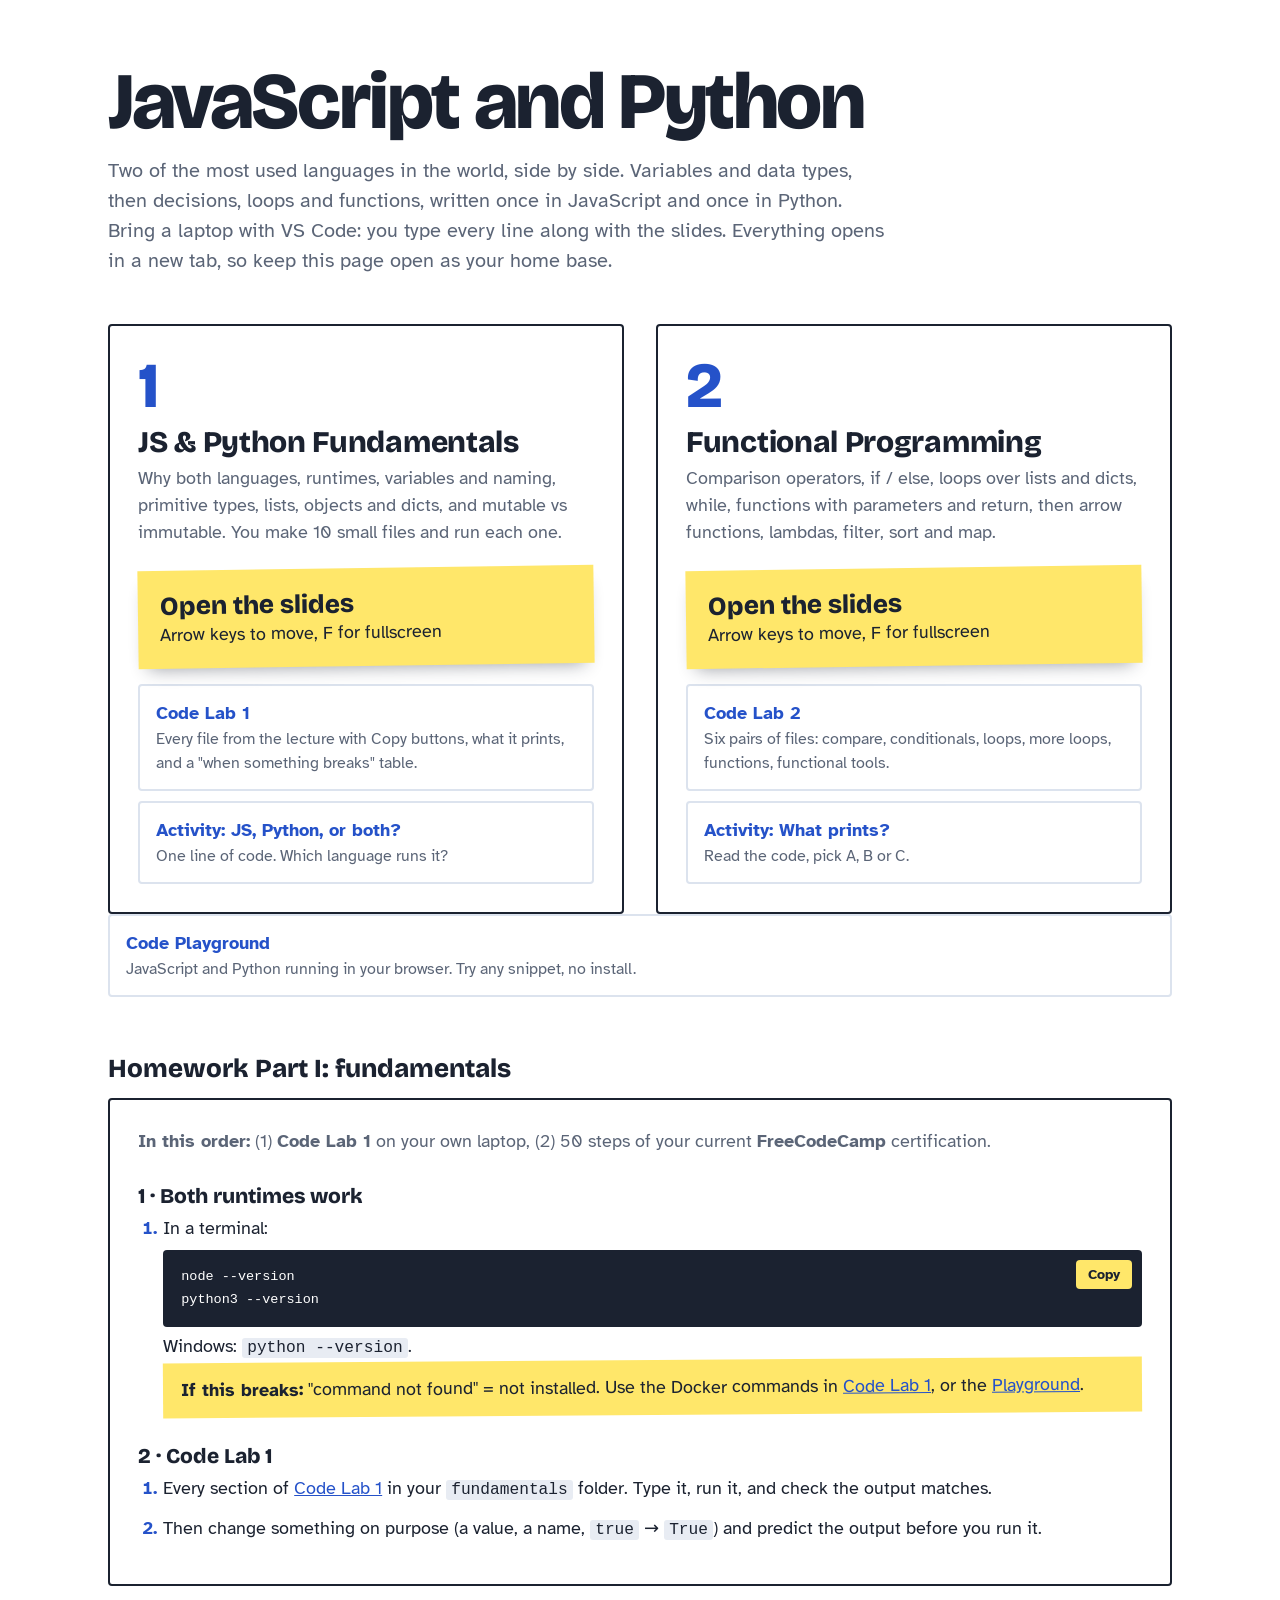
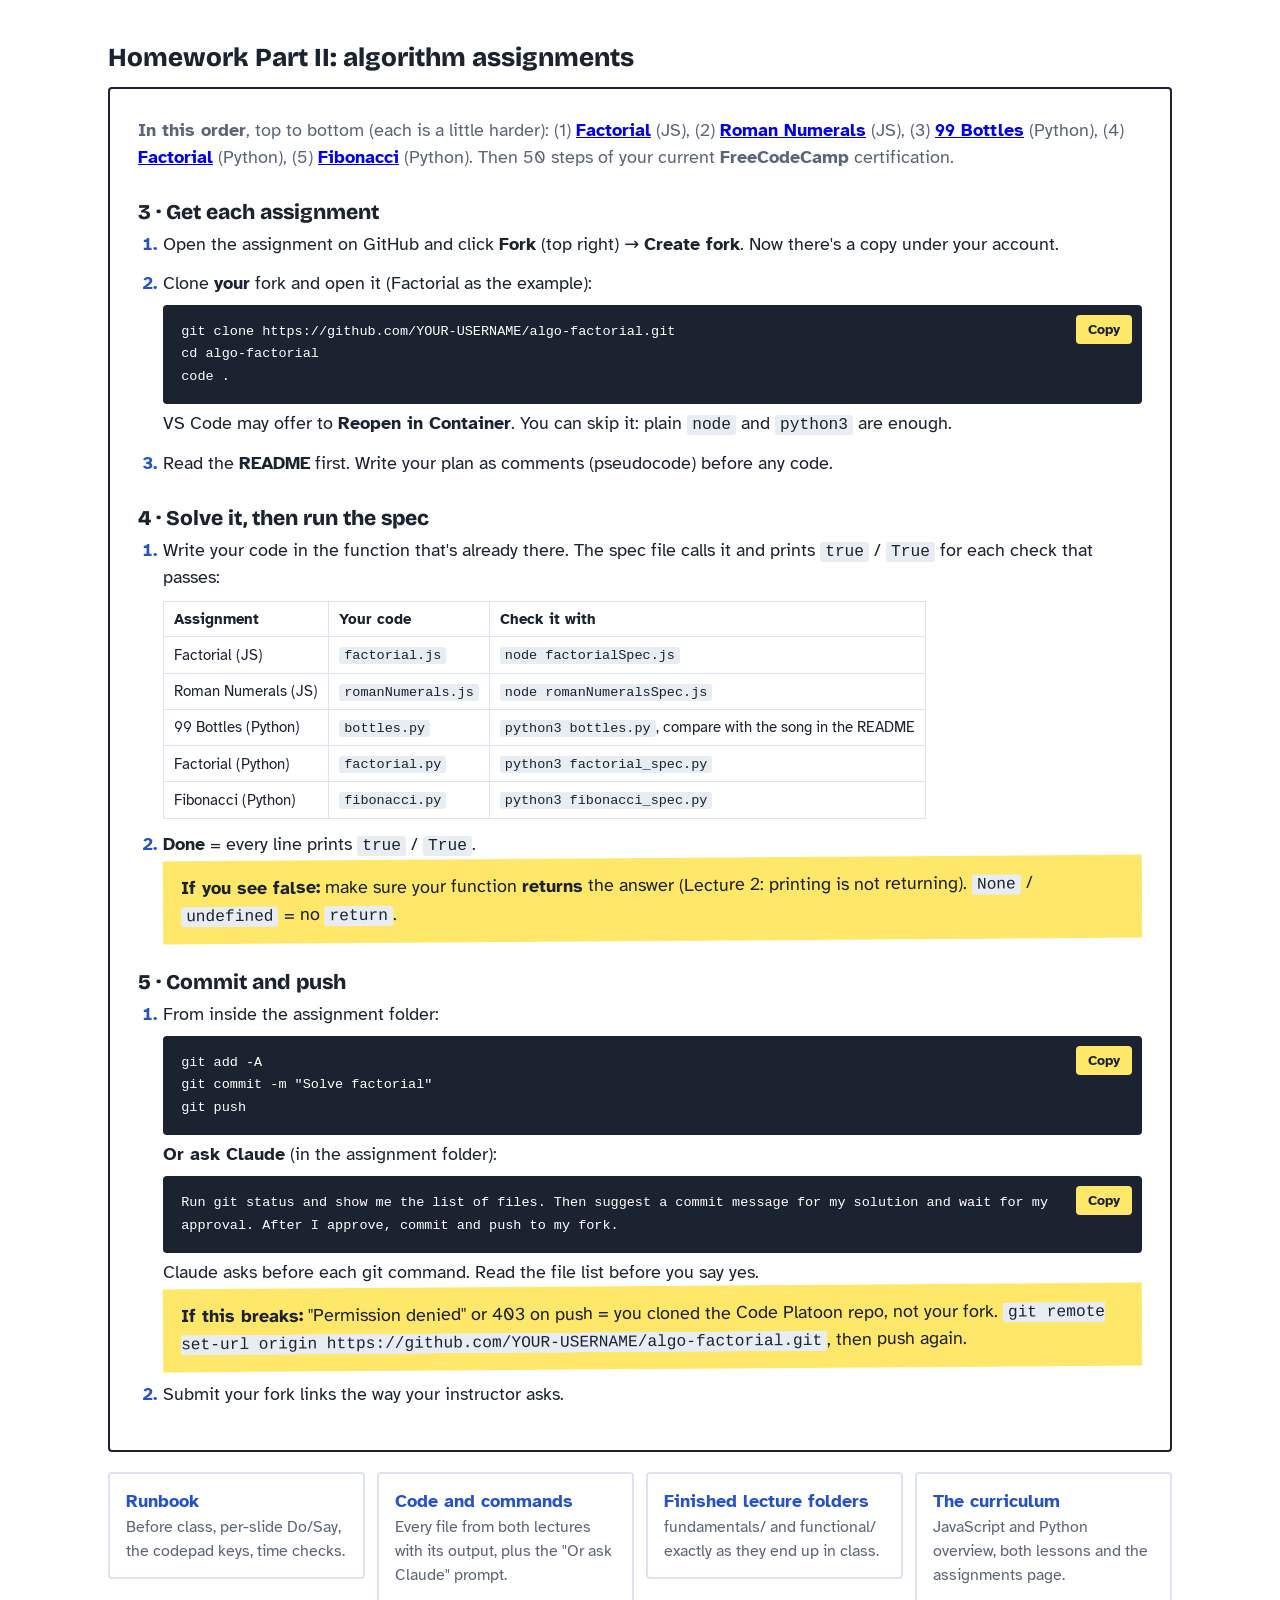
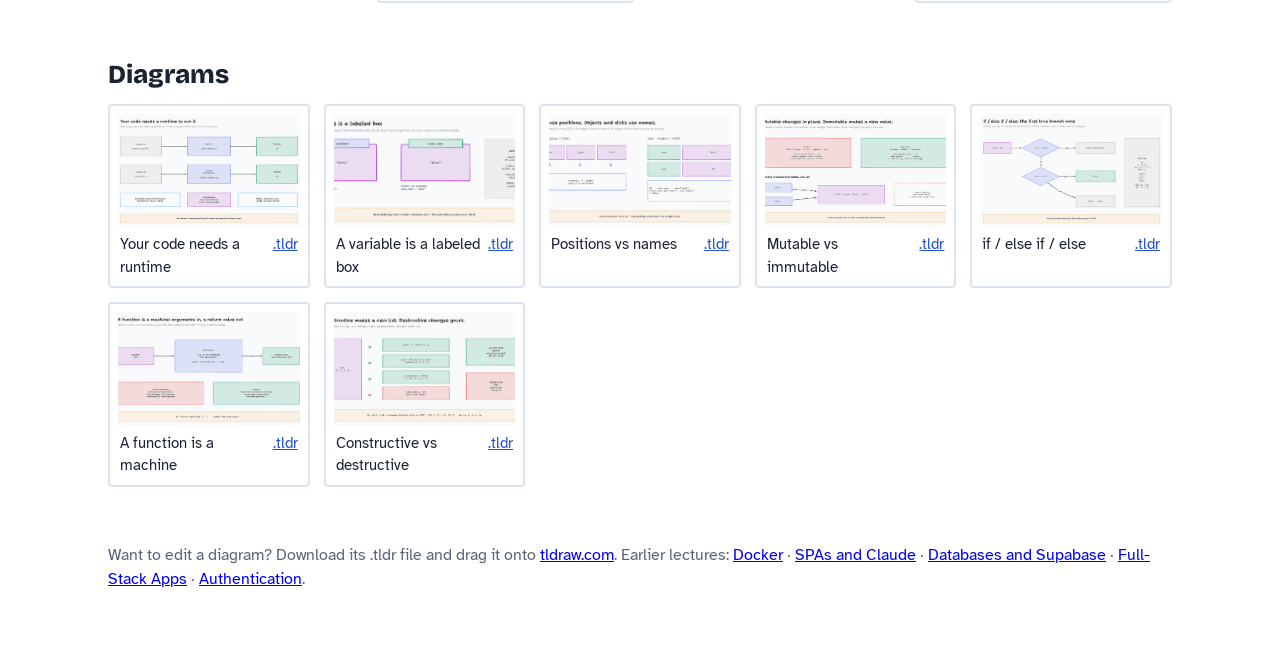
==== index.html @ 45859a85 "Lecture site: JavaScript and Python (fundamentals + functional programming) Co-Authored-By: Claude O" ====
<!doctype html>
<html lang="en">
<head>
<meta charset="utf-8">
<meta name="viewport" content="width=device-width, initial-scale=1">
<title>JavaScript and Python</title>
<link href="https://fonts.googleapis.com/css2?family=Atkinson+Hyperlegible:wght@400;700&family=Bricolage+Grotesque:opsz,wght@12..96,700;12..96,800&display=swap" rel="stylesheet">
<style>
  :root { --paper:#f4f6f9; --grid:#dce3ee; --ink:#1b2230; --muted:#5b6577; --blue:#2552c9; --green:#13795b; --sticky:#ffe76a; }
  * { box-sizing: border-box; }
  body { margin: 0; font-family: 'Atkinson Hyperlegible', system-ui, sans-serif; color: var(--ink); font-size: 18px; line-height: 1.5;
    background: var(--paper) linear-gradient(var(--grid) 1px, transparent 1px) -1px -1px / 40px 40px,
                linear-gradient(90deg, var(--grid) 1px, transparent 1px) -1px -1px / 40px 40px; }
  main { max-width: 1120px; margin: 0 auto; padding: 64px 28px 80px; }
  h1 { font: 800 clamp(44px, 7vw, 80px)/0.95 'Bricolage Grotesque', sans-serif; letter-spacing: -0.03em; margin: 0 0 16px; }
  .lede { max-width: 60ch; color: var(--muted); font-size: 20px; margin: 0 0 48px; }
  .lectures { display: grid; grid-template-columns: repeat(auto-fit, minmax(320px, 1fr)); gap: 32px; }
  section { background: #fff; border: 2px solid var(--ink); border-radius: 4px; padding: 28px; }
  .num { font: 800 64px/1 'Bricolage Grotesque', sans-serif; color: var(--blue); }
  h2 { font: 800 30px/1.1 'Bricolage Grotesque', sans-serif; margin: 8px 0 6px; letter-spacing: -0.01em; }
  section > p { margin: 0 0 22px; color: var(--muted); }
  a.slides { display: block; background: var(--sticky); color: var(--ink); text-decoration: none; padding: 20px 22px; margin-bottom: 18px;
    transform: rotate(-0.8deg); box-shadow: 0 10px 18px -10px rgb(27 34 48 / 0.45); transition: transform .15s; }
  a.slides:hover, a.slides:focus-visible { transform: rotate(0deg) translateY(-2px); }
  a.slides b { display: block; font: 800 26px 'Bricolage Grotesque', sans-serif; }
  ol { list-style: none; margin: 0; padding: 0; display: grid; gap: 10px; }
  ol a { display: block; padding: 14px 16px; border: 2px solid var(--grid); border-radius: 4px; color: var(--ink); text-decoration: none; }
  ol a:hover, ol a:focus-visible { border-color: var(--blue); }
  ol a b { color: var(--blue); }
  ol a span { display: block; color: var(--muted); font-size: 16px; }
  h3 { font: 800 26px 'Bricolage Grotesque', sans-serif; margin: 56px 0 14px; }
  .kit { display: grid; grid-template-columns: repeat(auto-fit, minmax(240px, 1fr)); gap: 12px; }
  .kit a { background: #fff; }
  .gallery { display: grid; grid-template-columns: repeat(auto-fill, minmax(200px, 1fr)); gap: 14px; }
  .gallery figure { margin: 0; background: #fff; border: 2px solid var(--grid); border-radius: 4px; padding: 8px; }
  .gallery img { width: 100%; aspect-ratio: 16/10; object-fit: cover; object-position: top; display: block; }
  .gallery figcaption { font-size: 15px; padding: 6px 2px 0; display: flex; justify-content: space-between; gap: 8px; }
  .gallery figcaption a { color: var(--blue); }
  .install { margin-bottom: 20px; }
  .install h4 { font: 800 21px 'Bricolage Grotesque', sans-serif; margin: 28px 0 6px; }
  .install h4:first-child { margin-top: 0; }
  .install .steps { display: block; list-style: decimal; padding-left: 1.4em; margin: 0 0 14px; }
  .install .steps li::marker { font-weight: 700; color: var(--blue); } .install .steps li { margin-bottom: 12px; }
  .os { display: grid; grid-template-columns: 1fr 1fr; gap: 0 28px; }
  .os h5 { font: 700 17px 'Bricolage Grotesque', sans-serif; margin: 6px 0 4px; }
  @media (max-width: 760px) { .os { grid-template-columns: 1fr; } }
  .install code { font-size: 0.9em; background: #e8ecf3; padding: 1px 5px; border-radius: 3px; }
  .cmdwrap { position: relative; margin: 8px 0 6px; }
  pre.cmd { background: var(--ink); color: #fff; padding: 16px 18px; padding-right: 90px; border-radius: 4px; overflow-x: auto; margin: 0; font-size: 15px; }
  pre.cmd code { background: none; padding: 0; }
  .copy { position: absolute; top: 10px; right: 10px; font: 700 14px 'Atkinson Hyperlegible'; padding: 6px 12px; border-radius: 4px; border: 0; background: var(--sticky); color: var(--ink); cursor: pointer; }
  .fail { margin: 0 0 8px; padding: 14px 18px; background: var(--sticky); transform: rotate(-0.4deg); }
  .install .steps a, details a { display: inline; padding: 0; border: 0; color: var(--blue); text-decoration: underline; }
  details { margin: 6px 0 14px; }
  summary { cursor: pointer; font-weight: 700; color: var(--blue); }
  footer { margin-top: 56px; color: var(--muted); font-size: 16px; }
  a:focus-visible, summary:focus-visible { outline: 3px solid var(--blue); outline-offset: 2px; }
  @media (prefers-reduced-motion: reduce) { a.slides { transition: none; } }
  .install table { border-collapse: collapse; background: #fff; margin: 10px 0; font-size: 15px; display: block; overflow-x: auto; max-width: 100%; }
  .install th, .install td { border: 1px solid var(--grid); padding: 6px 10px; text-align: left; }
</style>
</head>
<body>
<main>
  <h1>JavaScript and Python</h1>
  <p class="lede">Two of the most used languages in the world, side by side. Variables and data types, then decisions, loops and functions, written once in JavaScript and once in Python. Bring a laptop with VS Code: you type every line along with the slides. Everything opens in a new tab, so keep this page open as your home base.</p>

  <div class="lectures">
    <section>
      <div class="num">1</div>
      <h2>JS &amp; Python Fundamentals</h2>
      <p>Why both languages, runtimes, variables and naming, primitive types, lists, objects and dicts, and mutable vs immutable. You make 10 small files and run each one.</p>
      <a class="slides" href="lecture-1-js-python-fundamentals/slides.html" target="_blank" rel="noopener"><b>Open the slides</b>Arrow keys to move, F for fullscreen</a>
      <ol>
        <li><a href="lecture-1-js-python-fundamentals/code-lab/" target="_blank" rel="noopener"><b>Code Lab 1</b><span>Every file from the lecture with Copy buttons, what it prints, and a "when something breaks" table.</span></a></li>
        <li><a href="lecture-1-js-python-fundamentals/activity-js-or-python/" target="_blank" rel="noopener"><b>Activity: JS, Python, or both?</b><span>One line of code. Which language runs it?</span></a></li>
      </ol>
    </section>
    <section>
      <div class="num">2</div>
      <h2>Functional Programming</h2>
      <p>Comparison operators, if / else, loops over lists and dicts, while, functions with parameters and return, then arrow functions, lambdas, filter, sort and map.</p>
      <a class="slides" href="lecture-2-functional-programming/slides.html" target="_blank" rel="noopener"><b>Open the slides</b>Arrow keys to move, F for fullscreen</a>
      <ol>
        <li><a href="lecture-2-functional-programming/code-lab/" target="_blank" rel="noopener"><b>Code Lab 2</b><span>Six pairs of files: compare, conditionals, loops, more loops, functions, functional tools.</span></a></li>
        <li><a href="lecture-2-functional-programming/activity-what-prints/" target="_blank" rel="noopener"><b>Activity: What prints?</b><span>Read the code, pick A, B or C.</span></a></li>
      </ol>
    </section>
  </div>

  <ol class="kit" style="margin-top:0">
    <li><a href="playground/" target="_blank" rel="noopener"><b>Code Playground</b><span>JavaScript and Python running in your browser. Try any snippet, no install.</span></a></li>
  </ol>

  <h3 id="homework">Homework Part I: fundamentals</h3>
  <section class="install">
    <p><b>In this order:</b> (1) <b>Code Lab 1</b> on your own laptop, (2) 50 steps of your current <b>FreeCodeCamp</b> certification.</p>

    <h4>1 · Both runtimes work</h4>
    <ol class="steps">
      <li>In a terminal:
        <div class="cmdwrap"><pre class="cmd"><code>node --version
python3 --version</code></pre><button type="button" class="copy">Copy</button></div>
        Windows: <code>python --version</code>.
        <p class="fail"><b>If this breaks:</b> "command not found" = not installed. Use the Docker commands in <a href="lecture-1-js-python-fundamentals/code-lab/#nodocker" target="_blank" rel="noopener">Code Lab 1</a>, or the <a href="playground/" target="_blank" rel="noopener">Playground</a>.</p></li>
    </ol>

    <h4>2 · Code Lab 1</h4>
    <ol class="steps">
      <li>Every section of <a href="lecture-1-js-python-fundamentals/code-lab/" target="_blank" rel="noopener">Code Lab 1</a> in your <code>fundamentals</code> folder. Type it, run it, and check the output matches.</li>
      <li>Then change something on purpose (a value, a name, <code>true</code> → <code>True</code>) and predict the output before you run it.</li>
    </ol>
  </section>

  <h3>Homework Part II: algorithm assignments</h3>
  <section class="install">
    <p><b>In this order</b>, top to bottom (each is a little harder): (1) <a href="https://github.com/Code-Platoon-Assignments/algo-factorial" target="_blank" rel="noopener"><b>Factorial</b></a> (JS), (2) <a href="https://github.com/Code-Platoon-Assignments/algo-roman-numerals" target="_blank" rel="noopener"><b>Roman Numerals</b></a> (JS), (3) <a href="https://github.com/Code-Platoon-Assignments/algo-99-bottles-py" target="_blank" rel="noopener"><b>99 Bottles</b></a> (Python), (4) <a href="https://github.com/Code-Platoon-Assignments/algo-factorial-py" target="_blank" rel="noopener"><b>Factorial</b></a> (Python), (5) <a href="https://github.com/Code-Platoon-Assignments/algo-fibonacci-py" target="_blank" rel="noopener"><b>Fibonacci</b></a> (Python). Then 50 steps of your current <b>FreeCodeCamp</b> certification.</p>

    <h4>3 · Get each assignment</h4>
    <ol class="steps">
      <li>Open the assignment on GitHub and click <b>Fork</b> (top right) → <b>Create fork</b>. Now there's a copy under your account.</li>
      <li>Clone <b>your</b> fork and open it (Factorial as the example):
        <div class="cmdwrap"><pre class="cmd"><code>git clone https://github.com/YOUR-USERNAME/algo-factorial.git
cd algo-factorial
code .</code></pre><button type="button" class="copy">Copy</button></div>
        VS Code may offer to <b>Reopen in Container</b>. You can skip it: plain <code>node</code> and <code>python3</code> are enough.</li>
      <li>Read the <b>README</b> first. Write your plan as comments (pseudocode) before any code.</li>
    </ol>

    <h4>4 · Solve it, then run the spec</h4>
    <ol class="steps">
      <li>Write your code in the function that's already there. The spec file calls it and prints <code>true</code> / <code>True</code> for each check that passes:
        <table>
          <tr><th>Assignment</th><th>Your code</th><th>Check it with</th></tr>
          <tr><td>Factorial (JS)</td><td><code>factorial.js</code></td><td><code>node factorialSpec.js</code></td></tr>
          <tr><td>Roman Numerals (JS)</td><td><code>romanNumerals.js</code></td><td><code>node romanNumeralsSpec.js</code></td></tr>
          <tr><td>99 Bottles (Python)</td><td><code>bottles.py</code></td><td><code>python3 bottles.py</code>, compare with the song in the README</td></tr>
          <tr><td>Factorial (Python)</td><td><code>factorial.py</code></td><td><code>python3 factorial_spec.py</code></td></tr>
          <tr><td>Fibonacci (Python)</td><td><code>fibonacci.py</code></td><td><code>python3 fibonacci_spec.py</code></td></tr>
        </table></li>
      <li><b>Done</b> = every line prints <code>true</code> / <code>True</code>.
        <p class="fail"><b>If you see false:</b> make sure your function <b>returns</b> the answer (Lecture 2: printing is not returning). <code>None</code> / <code>undefined</code> = no <code>return</code>.</p></li>
    </ol>

    <h4>5 · Commit and push</h4>
    <ol class="steps">
      <li>From inside the assignment folder:
        <div class="cmdwrap"><pre class="cmd"><code>git add -A
git commit -m "Solve factorial"
git push</code></pre><button type="button" class="copy">Copy</button></div>
        <b>Or ask Claude</b> (in the assignment folder):
        <div class="cmdwrap"><pre class="cmd" style="white-space:pre-wrap"><code>Run git status and show me the list of files. Then suggest a commit message for my solution and wait for my approval. After I approve, commit and push to my fork.</code></pre><button type="button" class="copy">Copy</button></div>
        Claude asks before each git command. Read the file list before you say yes.
        <p class="fail"><b>If this breaks:</b> "Permission denied" or 403 on push = you cloned the Code Platoon repo, not your fork. <code>git remote set-url origin https://github.com/YOUR-USERNAME/algo-factorial.git</code>, then push again.</p></li>
      <li>Submit your fork links the way your instructor asks.</li>
    </ol>
  </section>

  <ol class="kit">
    <li><a href="https://github.com/kabeier/intro-js-py/blob/main/demo-kit/RUNBOOK.md" target="_blank" rel="noopener"><b>Runbook</b><span>Before class, per-slide Do/Say, the codepad keys, time checks.</span></a></li>
    <li><a href="https://github.com/kabeier/intro-js-py/blob/main/demo-kit/prompts.md" target="_blank" rel="noopener"><b>Code and commands</b><span>Every file from both lectures with its output, plus the "Or ask Claude" prompt.</span></a></li>
    <li><a href="https://github.com/kabeier/intro-js-py/tree/main/demo-kit" target="_blank" rel="noopener"><b>Finished lecture folders</b><span>fundamentals/ and functional/ exactly as they end up in class.</span></a></li>
    <li><a href="https://codeplatoon.github.io/se-curriculum/phase-I/01-Fundamentals/3-js-python/" target="_blank" rel="noopener"><b>The curriculum</b><span>JavaScript and Python overview, both lessons and the assignments page.</span></a></li>
  </ol>

  <h3>Diagrams</h3>
  <div class="gallery" id="gallery"></div>

  <footer>Want to edit a diagram? Download its .tldr file and drag it onto <a href="https://www.tldraw.com" target="_blank" rel="noopener">tldraw.com</a>. Earlier lectures: <a href="https://kabeier.github.io/intro-docker/" target="_blank" rel="noopener">Docker</a> · <a href="https://kabeier.github.io/SPAs-and-Claude/" target="_blank" rel="noopener">SPAs and Claude</a> · <a href="https://kabeier.github.io/Databases-and-Supabase/" target="_blank" rel="noopener">Databases and Supabase</a> · <a href="https://kabeier.github.io/Claude-and-full-stack-apps/" target="_blank" rel="noopener">Full-Stack Apps</a> · <a href="https://kabeier.github.io/Claude-and-auth/" target="_blank" rel="noopener">Authentication</a>.</footer>
</main>
<script>
  document.querySelectorAll('.copy').forEach((b) => b.onclick = async () => {
    await navigator.clipboard.writeText(b.previousElementSibling.innerText.trim()); b.textContent = 'Copied'; setTimeout(() => (b.textContent = 'Copy'), 1500)
  })
  const DIAGRAMS = [
    ['JP1-01-runtimes', 'Your code needs a runtime'], ['JP1-02-labeled-box', 'A variable is a labeled box'],
    ['JP1-03-index-vs-key', 'Positions vs names'], ['JP1-04-mutable', 'Mutable vs immutable'],
    ['JP2-01-if-flow', 'if / else if / else'], ['JP2-02-function-machine', 'A function is a machine'],
    ['JP2-03-new-or-changed', 'Constructive vs destructive'],
  ]
  document.getElementById('gallery').innerHTML = DIAGRAMS.map(([f, t]) => `
    <figure><a href="diagrams/${f}.png" target="_blank" rel="noopener"><img src="diagrams/${f}.png" alt="${t}" loading="lazy"></a>
    <figcaption>${t}<a href="diagrams/${f}.tldr" download>.tldr</a></figcaption></figure>`).join('')
</script>
</body>
</html>
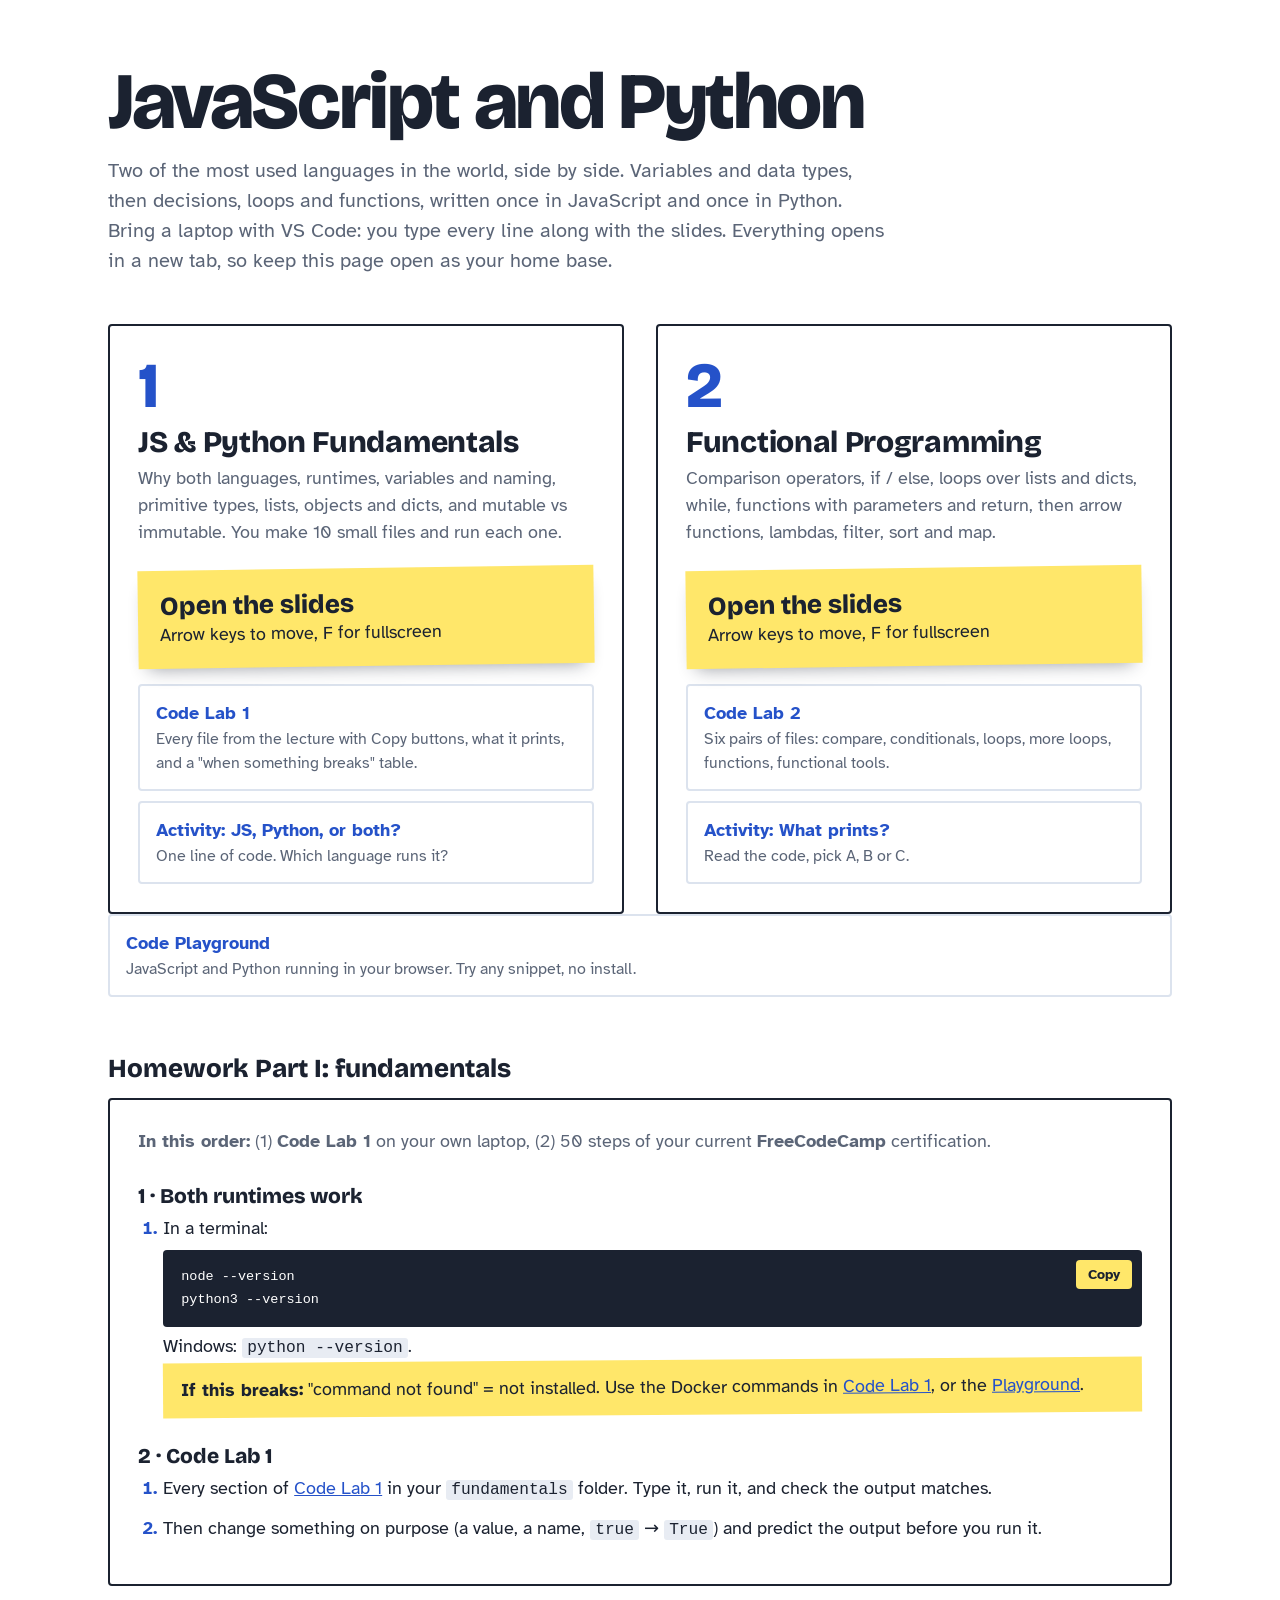
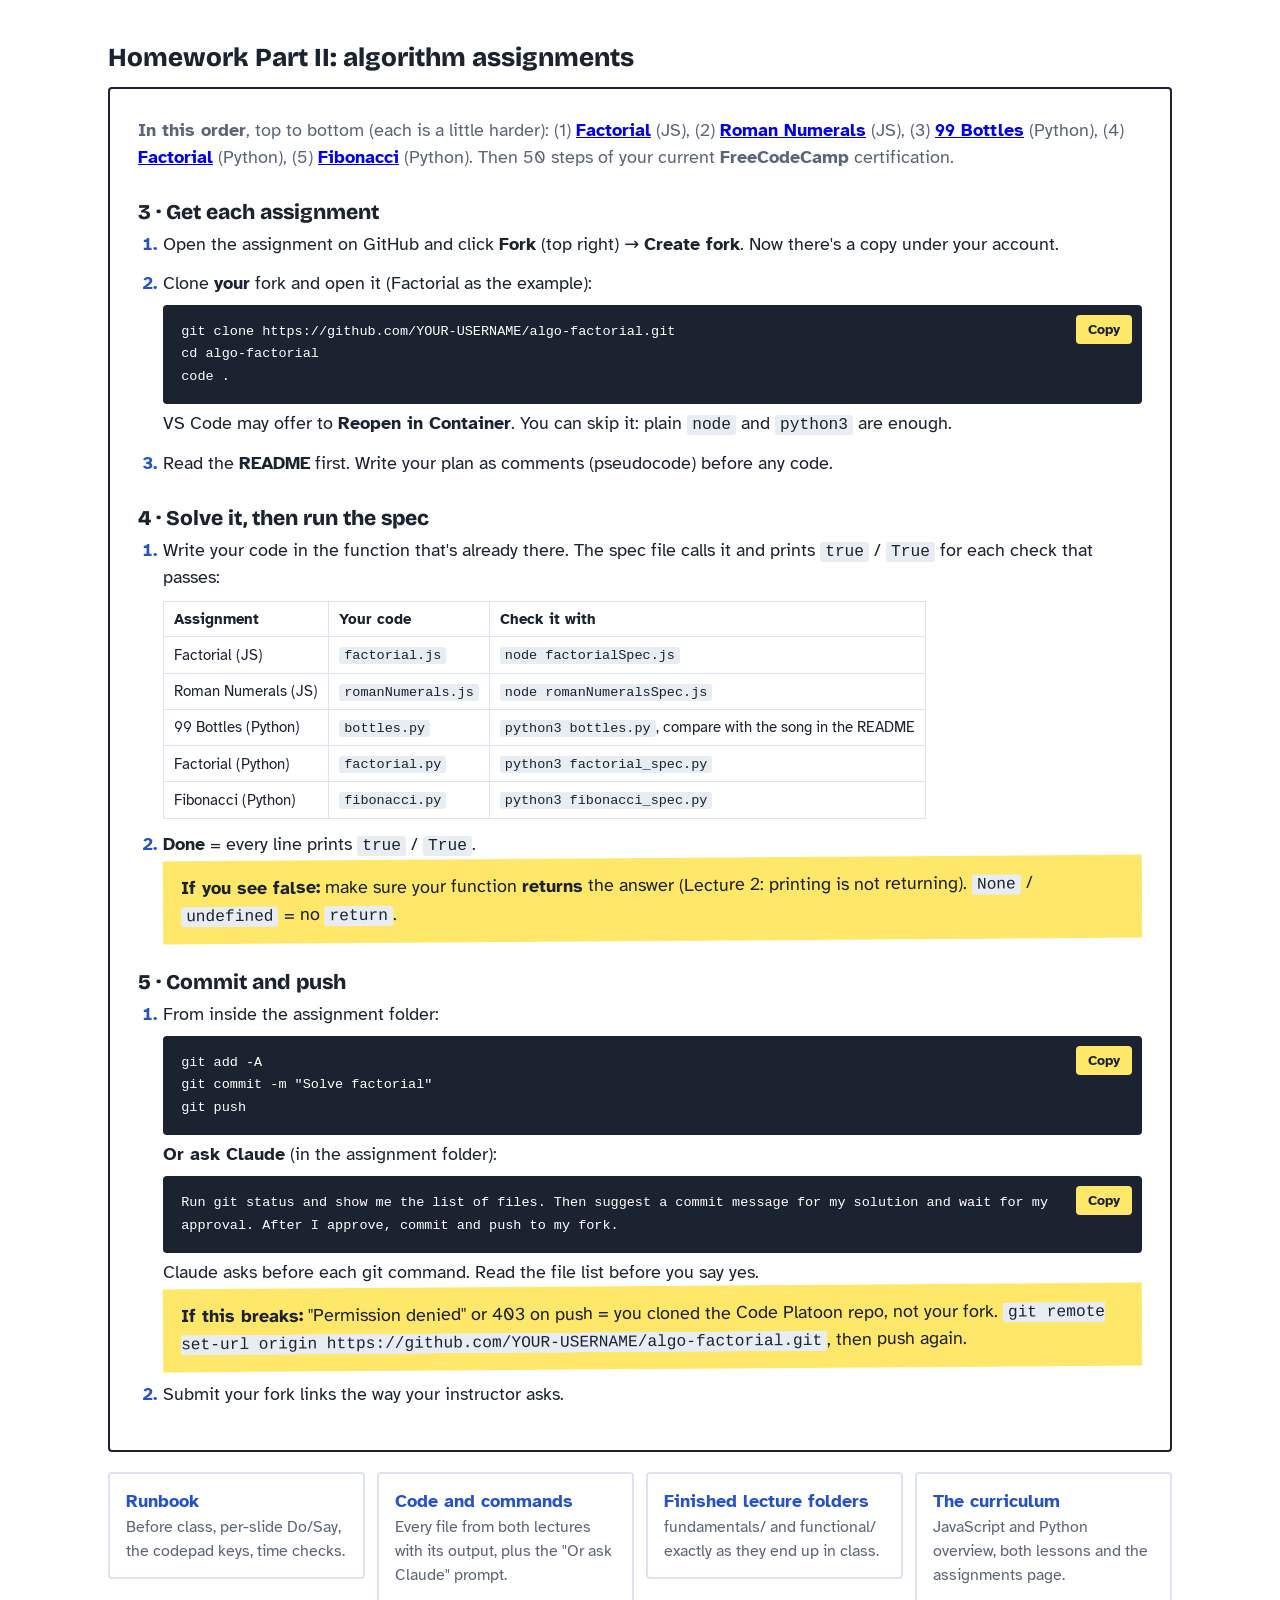
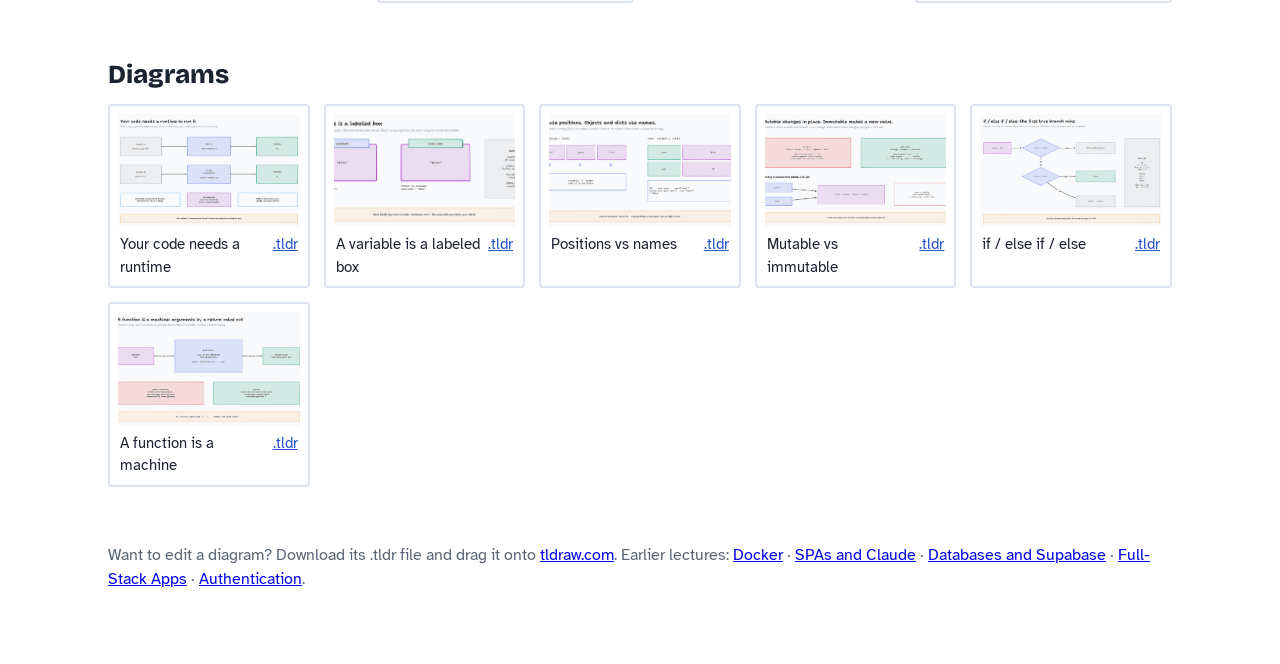
==== commit aaab079a: "Lecture 2 slide 13: JS vs Python side-by-side table for constructive vs destructive Co-Authored-By: " ====
--- a/index.html
+++ b/index.html
@@ -176,7 +176,6 @@
     ['JP1-01-runtimes', 'Your code needs a runtime'], ['JP1-02-labeled-box', 'A variable is a labeled box'],
     ['JP1-03-index-vs-key', 'Positions vs names'], ['JP1-04-mutable', 'Mutable vs immutable'],
     ['JP2-01-if-flow', 'if / else if / else'], ['JP2-02-function-machine', 'A function is a machine'],
-    ['JP2-03-new-or-changed', 'Constructive vs destructive'],
   ]
   document.getElementById('gallery').innerHTML = DIAGRAMS.map(([f, t]) => `
     <figure><a href="diagrams/${f}.png" target="_blank" rel="noopener"><img src="diagrams/${f}.png" alt="${t}" loading="lazy"></a>
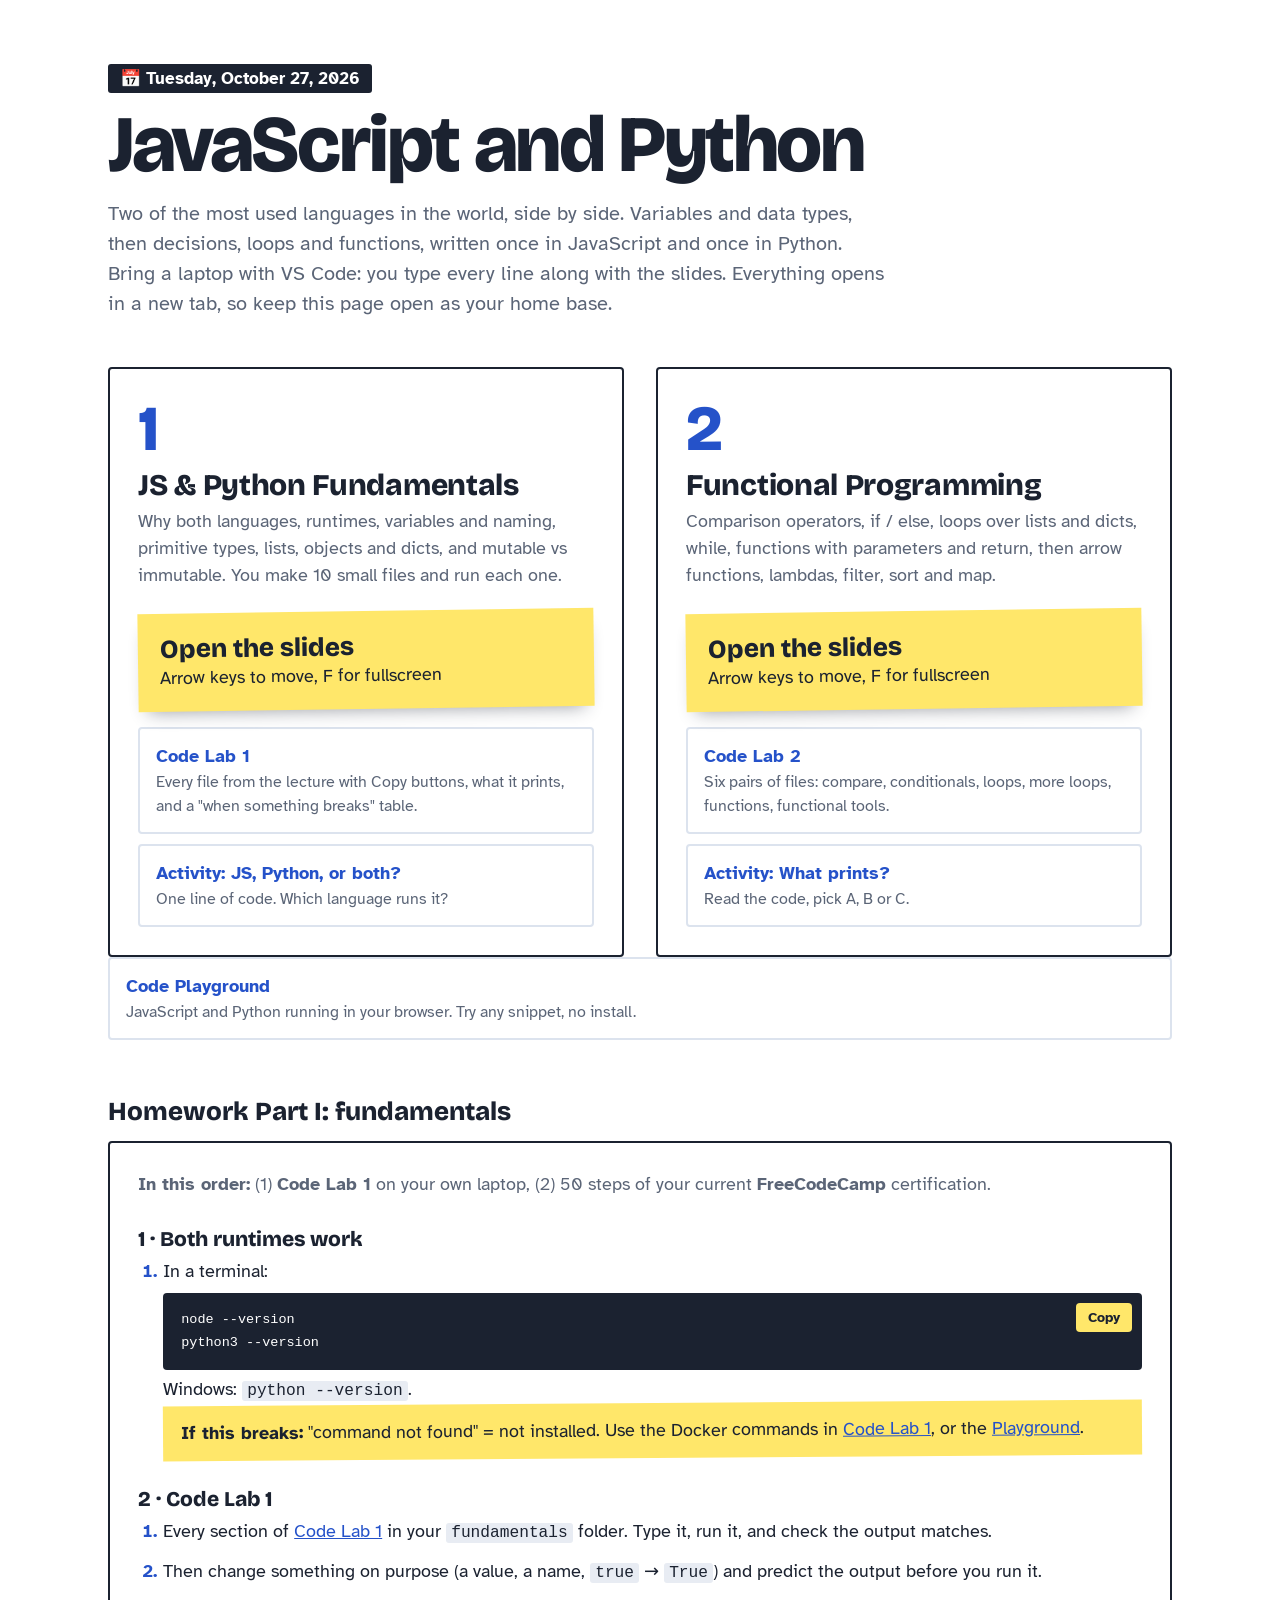
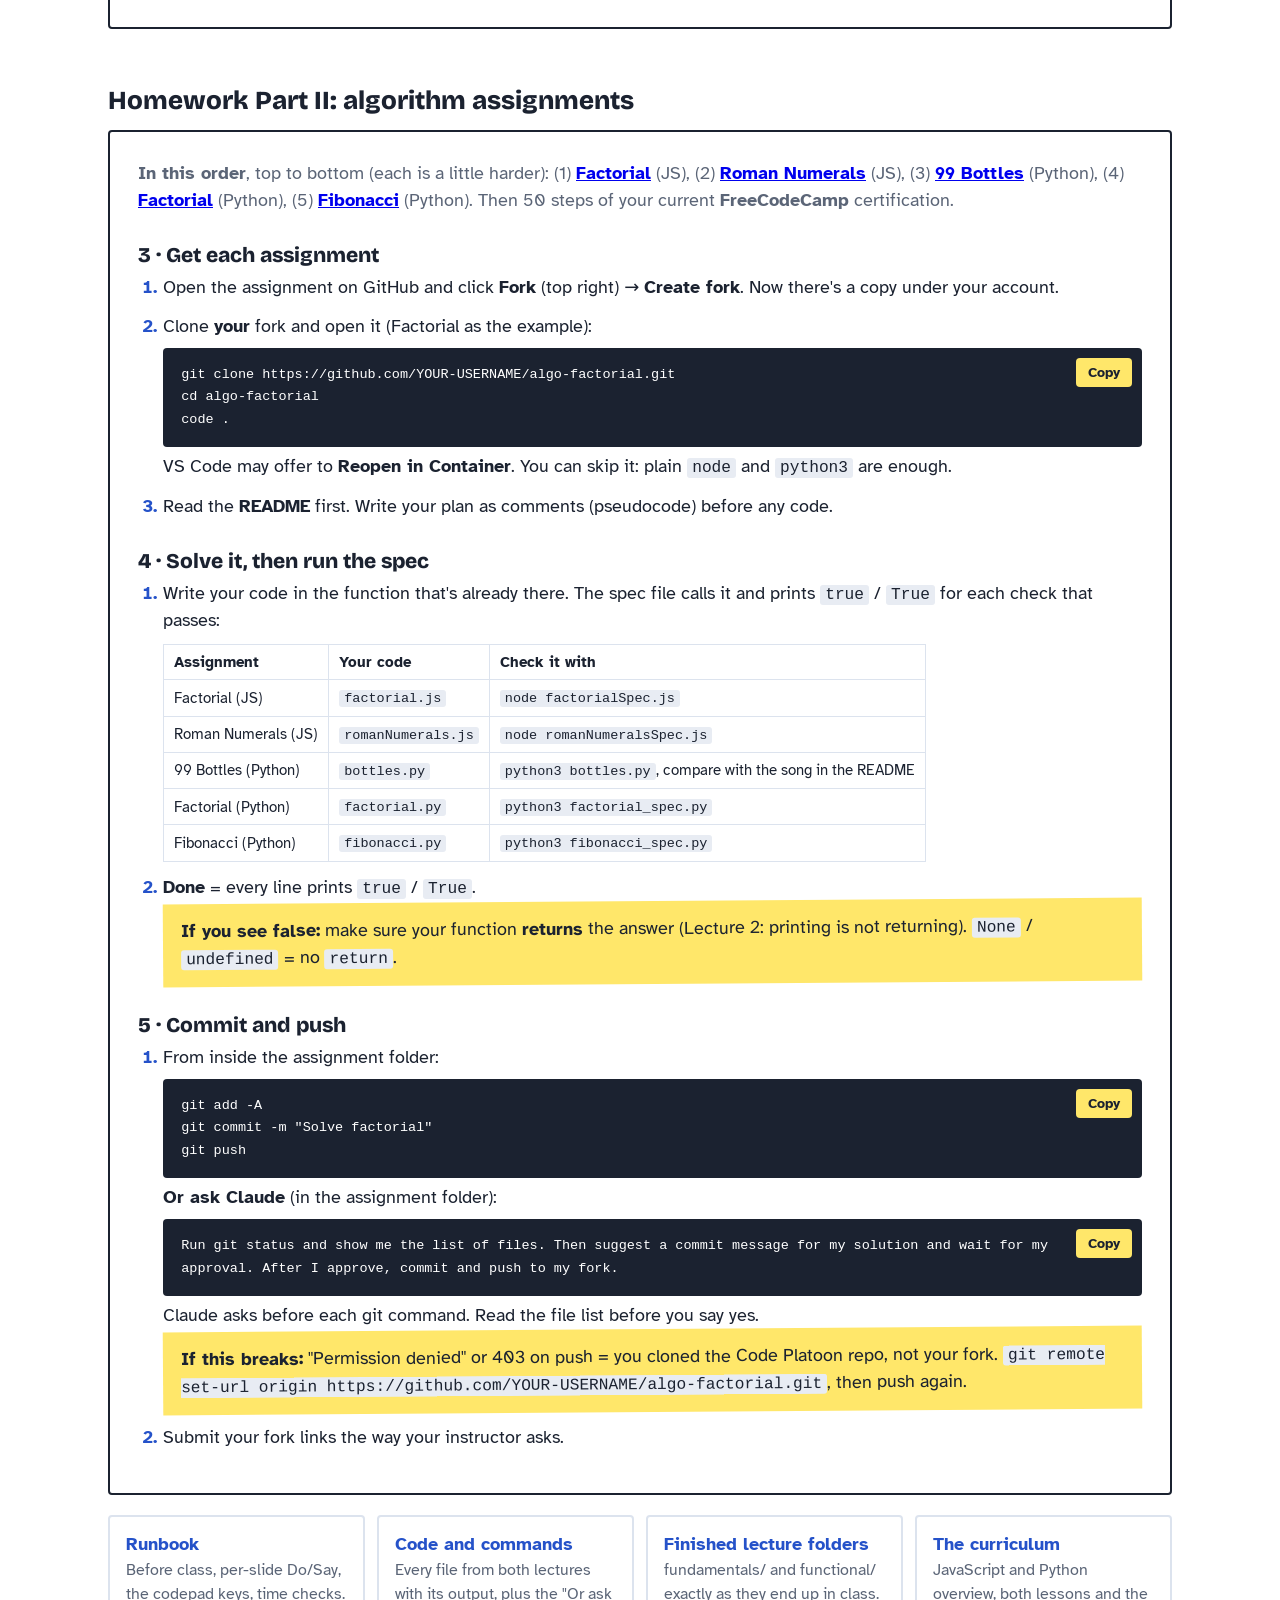
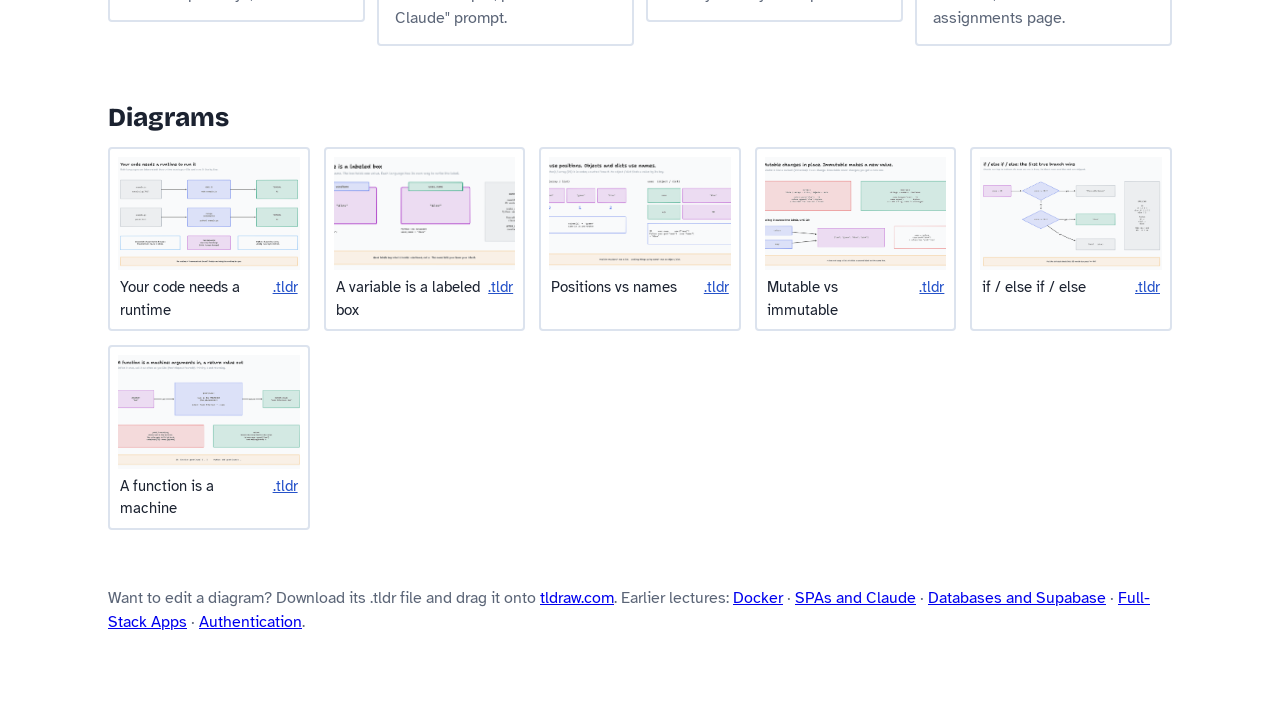
==== commit fddb219d: "Landing page: lecture date (from the Eagle class calendar) Co-Authored-By: Claude Opus 5.5 (1M conte" ====
--- a/index.html
+++ b/index.html
@@ -16,6 +16,7 @@
   .lede { max-width: 60ch; color: var(--muted); font-size: 20px; margin: 0 0 48px; }
   .lectures { display: grid; grid-template-columns: repeat(auto-fit, minmax(320px, 1fr)); gap: 32px; }
   section { background: #fff; border: 2px solid var(--ink); border-radius: 4px; padding: 28px; }
+  .date { display: inline-block; font: 700 17px 'Atkinson Hyperlegible', sans-serif; background: var(--ink); color: #fff; padding: 4px 12px; border-radius: 3px; margin: 0 0 14px; }
   .num { font: 800 64px/1 'Bricolage Grotesque', sans-serif; color: var(--blue); }
   h2 { font: 800 30px/1.1 'Bricolage Grotesque', sans-serif; margin: 8px 0 6px; letter-spacing: -0.01em; }
   section > p { margin: 0 0 22px; color: var(--muted); }
@@ -62,6 +63,7 @@
 </head>
 <body>
 <main>
+  <p class="date">📅 Tuesday, October 27, 2026</p>
   <h1>JavaScript and Python</h1>
   <p class="lede">Two of the most used languages in the world, side by side. Variables and data types, then decisions, loops and functions, written once in JavaScript and once in Python. Bring a laptop with VS Code: you type every line along with the slides. Everything opens in a new tab, so keep this page open as your home base.</p>
 
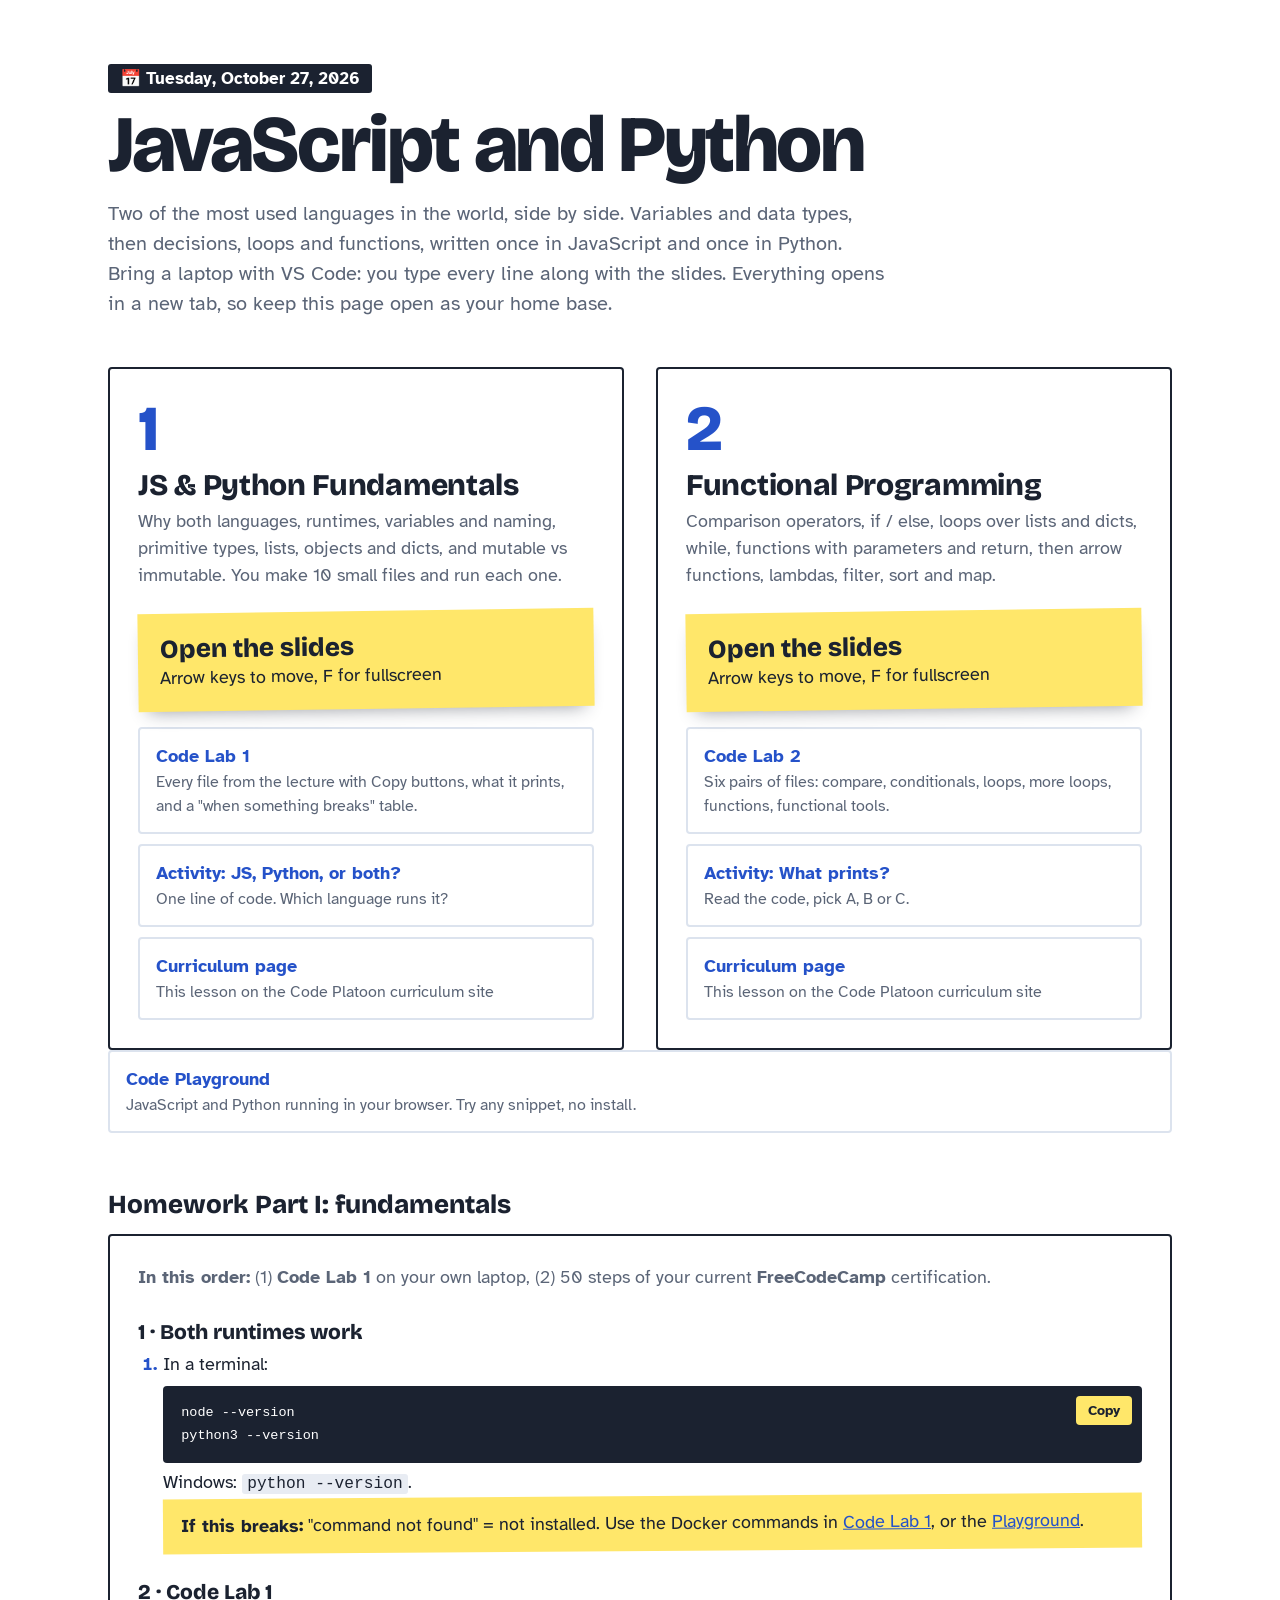
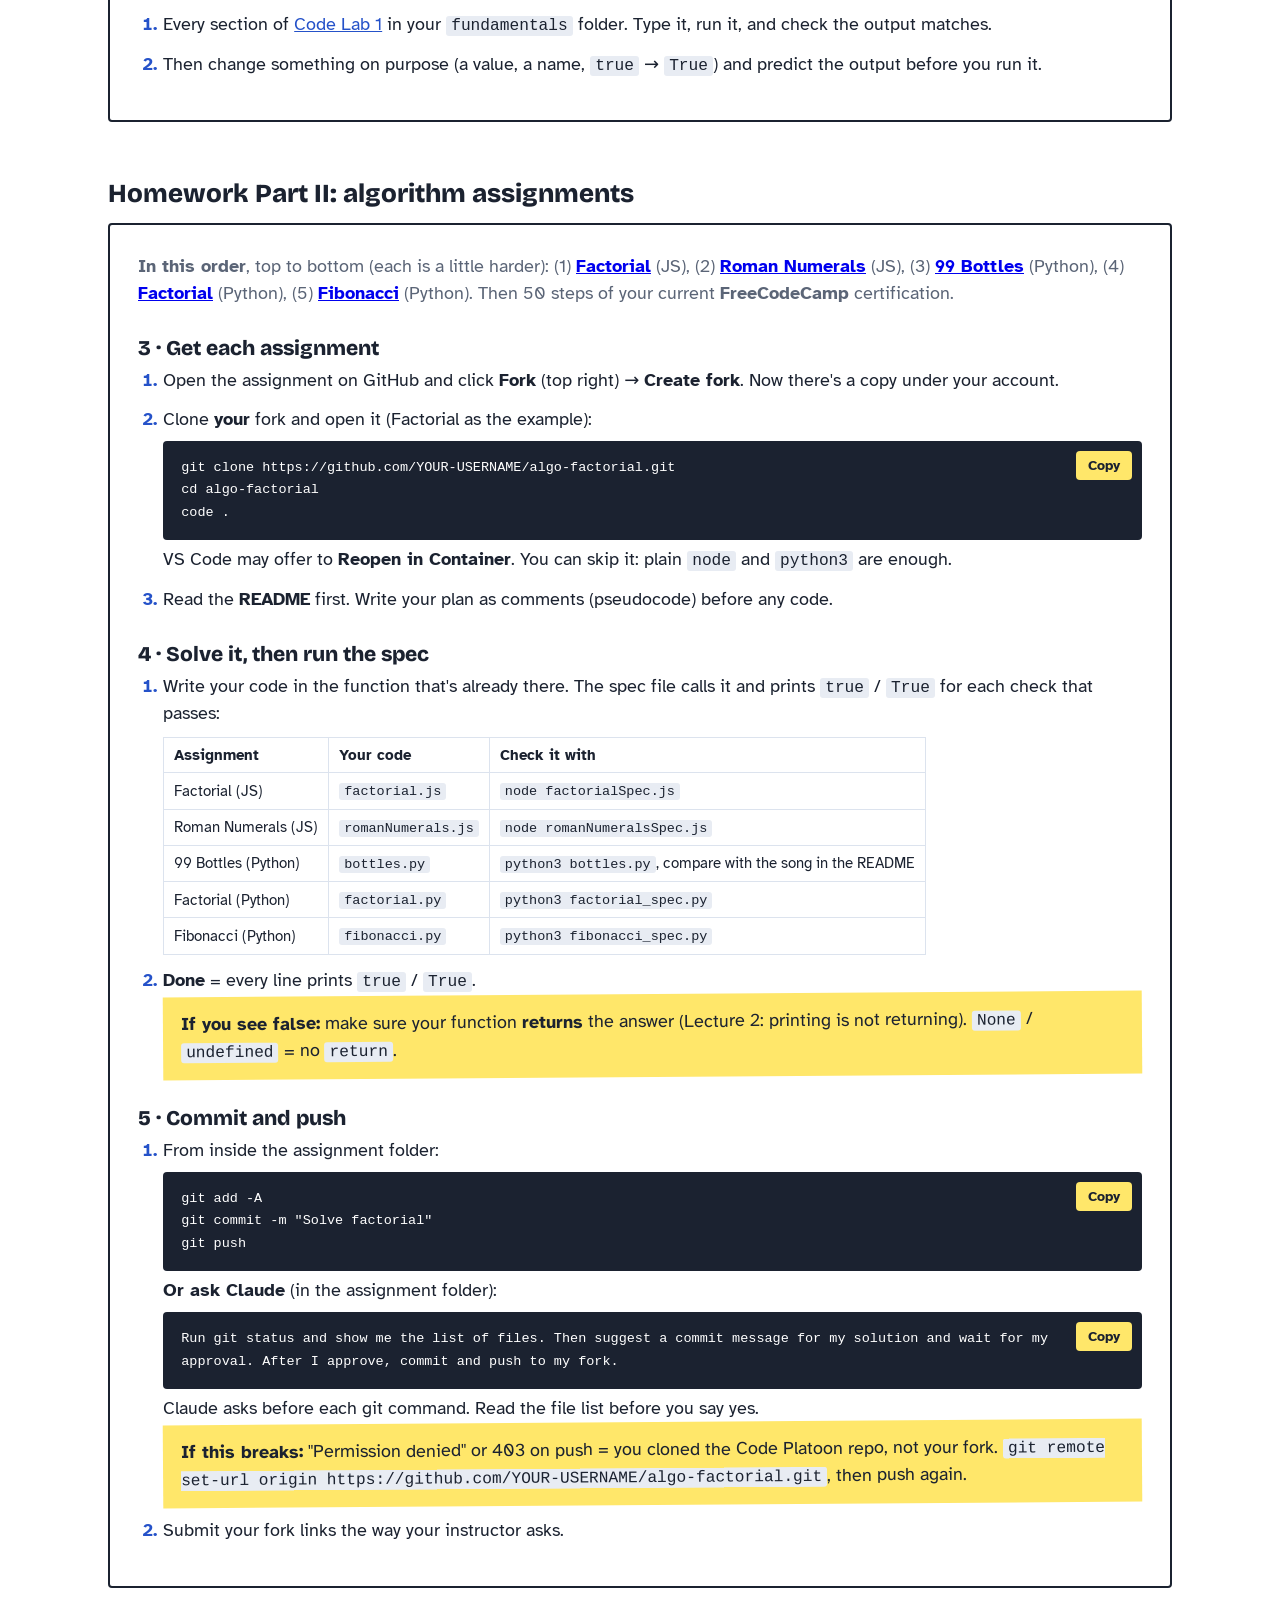
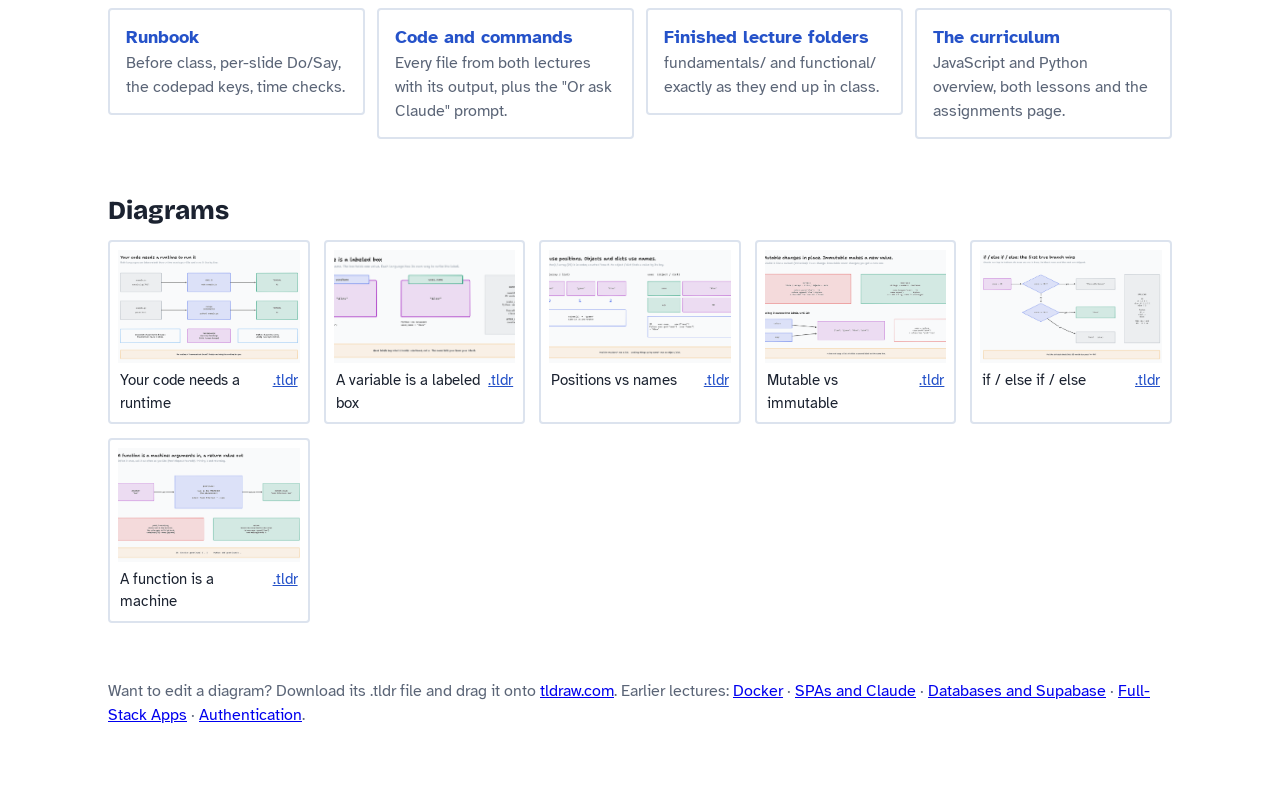
==== commit 104a2d78: "Landing page: link each lecture to its curriculum page Co-Authored-By: Claude Opus 5.5 (1M context) " ====
--- a/index.html
+++ b/index.html
@@ -76,6 +76,7 @@
       <ol>
         <li><a href="lecture-1-js-python-fundamentals/code-lab/" target="_blank" rel="noopener"><b>Code Lab 1</b><span>Every file from the lecture with Copy buttons, what it prints, and a "when something breaks" table.</span></a></li>
         <li><a href="lecture-1-js-python-fundamentals/activity-js-or-python/" target="_blank" rel="noopener"><b>Activity: JS, Python, or both?</b><span>One line of code. Which language runs it?</span></a></li>
+        <li><a href="https://codeplatoon.github.io/se-curriculum/phase-I/01-Fundamentals/3-js-python/1-js-python-fundamentals/" target="_blank" rel="noopener"><b>Curriculum page</b><span>This lesson on the Code Platoon curriculum site</span></a></li>
       </ol>
     </section>
     <section>
@@ -86,6 +87,7 @@
       <ol>
         <li><a href="lecture-2-functional-programming/code-lab/" target="_blank" rel="noopener"><b>Code Lab 2</b><span>Six pairs of files: compare, conditionals, loops, more loops, functions, functional tools.</span></a></li>
         <li><a href="lecture-2-functional-programming/activity-what-prints/" target="_blank" rel="noopener"><b>Activity: What prints?</b><span>Read the code, pick A, B or C.</span></a></li>
+        <li><a href="https://codeplatoon.github.io/se-curriculum/phase-I/01-Fundamentals/3-js-python/2-functional-programming/" target="_blank" rel="noopener"><b>Curriculum page</b><span>This lesson on the Code Platoon curriculum site</span></a></li>
       </ol>
     </section>
   </div>
